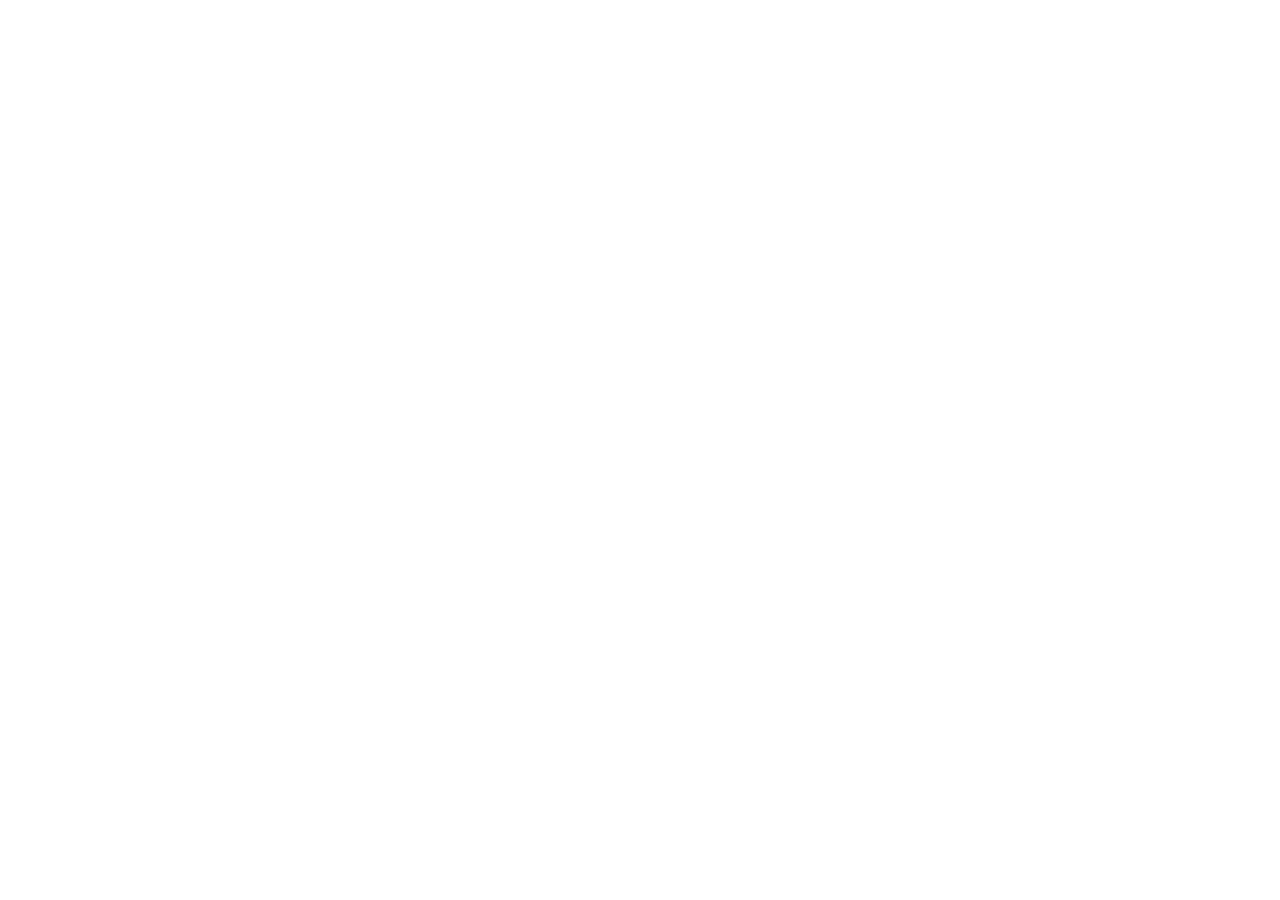
==== frontend-1-practice/index.html @ fb550045 "Initial commit" ====
<!DOCTYPE html>
<html lang="ru">
  <head>
    <meta charset="UTF-8" />
    <meta name="viewport" content="width=device-width, initial-scale=1.0" />
    <title>Выбор даты и времени</title>
    <link rel="stylesheet" href="styles.css" />
  </head>
  <body>
    <!--
      ЗАДАНИЕ
      ========
      Сверстать страницу выбора даты и времени по своему макету.

      Пока это только вёрстка. Никакого JavaScript — ни кликов,
      ни переходов, ни выбора дня. Всё статично.

      Стили пишите в styles.css. Разметку — здесь.
    -->

    <div class="page">
      <!-- Начните отсюда. Разметьте шапку, основную область
           с календарём и слотами, подвал. -->
    </div>
  </body>
</html>
---- frontend-1-practice/styles.css ----
/* Стили страницы.
   Пишите здесь. */

* {
  margin: 0;
  padding: 0;
  box-sizing: border-box;
}

body {
  min-height: 100vh;
  font-family: sans-serif;
}
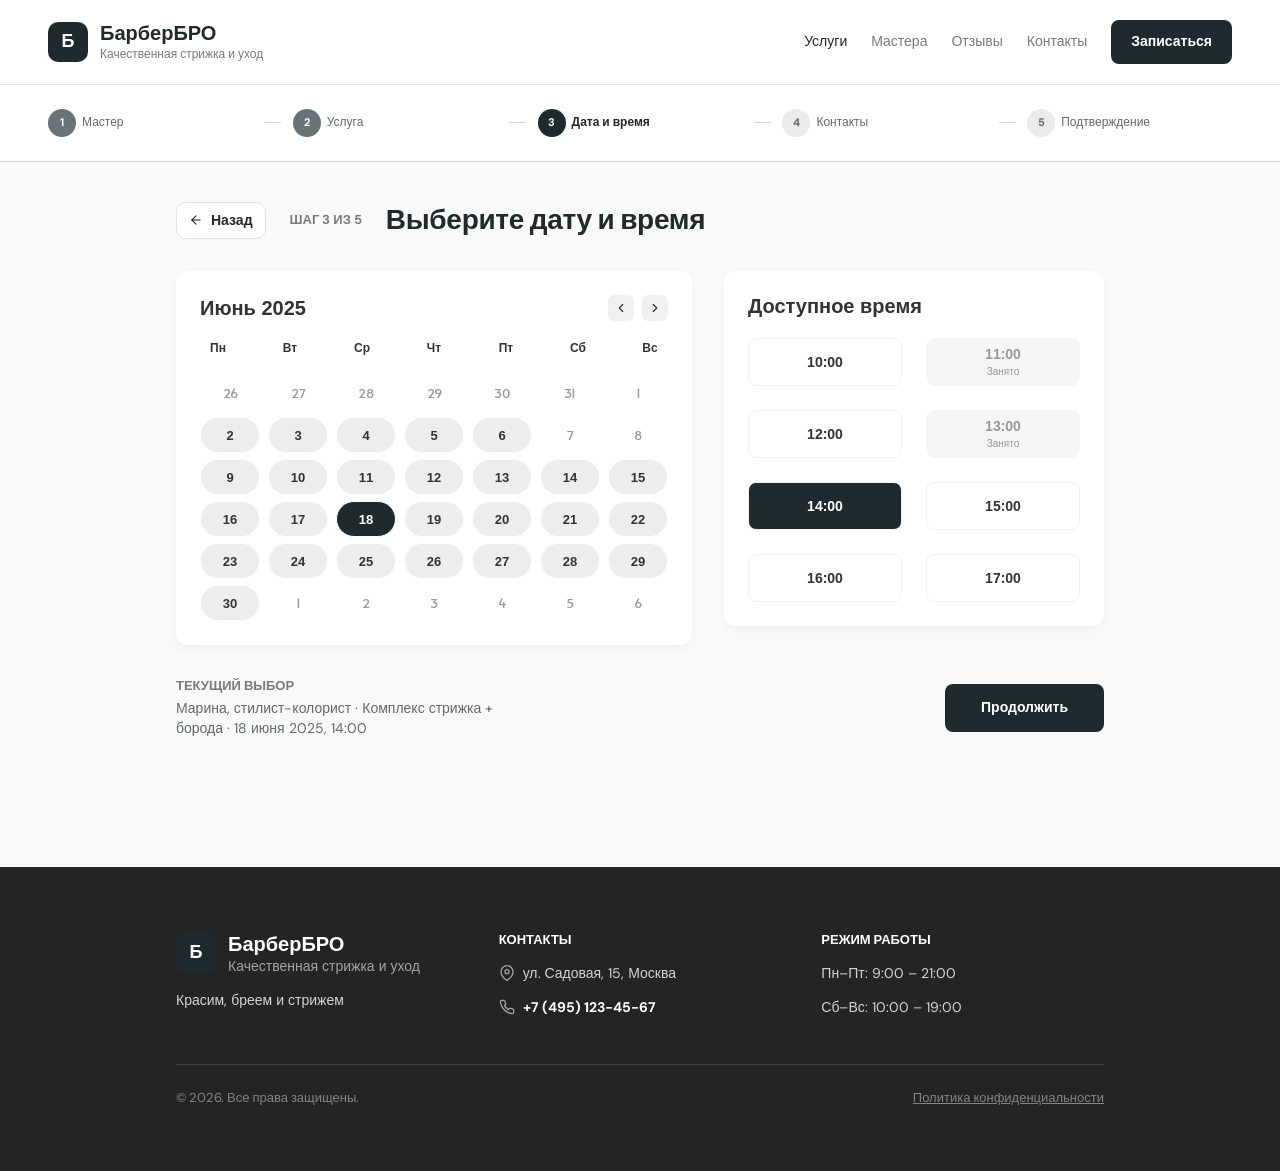
==== commit d0ca604e: "Задание 1. HTML/CSS." ====
--- a/frontend-1-practice/index.html
+++ b/frontend-1-practice/index.html
@@ -1,26 +1,274 @@
 <!DOCTYPE html>
 <html lang="ru">
-  <head>
-    <meta charset="UTF-8" />
-    <meta name="viewport" content="width=device-width, initial-scale=1.0" />
-    <title>Выбор даты и времени</title>
-    <link rel="stylesheet" href="styles.css" />
-  </head>
-  <body>
-    <!--
-      ЗАДАНИЕ
-      ========
-      Сверстать страницу выбора даты и времени по своему макету.
-
-      Пока это только вёрстка. Никакого JavaScript — ни кликов,
-      ни переходов, ни выбора дня. Всё статично.
-
-      Стили пишите в styles.css. Разметку — здесь.
-    -->
-
-    <div class="page">
-      <!-- Начните отсюда. Разметьте шапку, основную область
-           с календарём и слотами, подвал. -->
-    </div>
-  </body>
-</html>+	<head>
+		<meta charset="UTF-8" />
+		<meta name="viewport" content="width=device-width, initial-scale=1.0" />
+		<title>БарберБРО — Запись</title>
+		<link
+			href="https://fonts.googleapis.com/css2?family=DM+Sans:wght@400;500;700&family=Alata&display=swap"
+			rel="stylesheet"
+		/>
+		<link rel="stylesheet" href="styles.css" />
+	</head>
+	<body>
+		<!-- HEADER -->
+		<header class="header">
+			<div class="brand">
+				<div class="logo-mark">Б</div>
+				<div class="brand-text">
+					<h1>БарберБРО</h1>
+					<p>Качественная стрижка и уход</p>
+				</div>
+			</div>
+			<nav class="nav">
+				<a href="#" class="active">Услуги</a>
+				<a href="#">Мастера</a>
+				<a href="#">Отзывы</a>
+				<a href="#">Контакты</a>
+				<button class="btn-book">Записаться</button>
+			</nav>
+		</header>
+
+		<!-- STEPPER -->
+		<div class="stepper">
+			<div class="step">
+				<div class="step-num done">1</div>
+				<div class="step-label">Мастер</div>
+			</div>
+			<div class="step-line"></div>
+			<div class="step">
+				<div class="step-num done">2</div>
+				<div class="step-label">Услуга</div>
+			</div>
+			<div class="step-line"></div>
+			<div class="step">
+				<div class="step-num active">3</div>
+				<div class="step-label active">Дата и время</div>
+			</div>
+			<div class="step-line"></div>
+			<div class="step">
+				<div class="step-num">4</div>
+				<div class="step-label muted">Контакты</div>
+			</div>
+			<div class="step-line"></div>
+			<div class="step">
+				<div class="step-num">5</div>
+				<div class="step-label muted">Подтверждение</div>
+			</div>
+		</div>
+
+		<!-- MAIN -->
+		<main class="main">
+			<div class="page-head">
+				<button class="btn-back">
+					<svg
+						width="14"
+						height="14"
+						viewBox="0 0 24 24"
+						fill="none"
+						stroke="currentColor"
+						stroke-width="2"
+						stroke-linecap="round"
+						stroke-linejoin="round"
+					>
+						<line x1="19" y1="12" x2="5" y2="12" />
+						<polyline points="12 19 5 12 12 5" />
+					</svg>
+					Назад
+				</button>
+				<span class="step-indicator">Шаг 3 из 5</span>
+				<h2>Выберите дату и время</h2>
+			</div>
+
+			<div class="layout">
+				<!-- CALENDAR -->
+				<section class="cal-card">
+					<div class="cal-head">
+						<h3>Июнь 2025</h3>
+						<div class="cal-nav">
+							<button aria-label="Предыдущий месяц">
+								<svg
+									width="14"
+									height="14"
+									viewBox="0 0 24 24"
+									fill="none"
+									stroke="#333"
+									stroke-width="2"
+									stroke-linecap="round"
+									stroke-linejoin="round"
+								>
+									<polyline points="15 18 9 12 15 6" />
+								</svg>
+							</button>
+							<button aria-label="Следующий месяц">
+								<svg
+									width="14"
+									height="14"
+									viewBox="0 0 24 24"
+									fill="none"
+									stroke="#333"
+									stroke-width="2"
+									stroke-linecap="round"
+									stroke-linejoin="round"
+								>
+									<polyline points="9 18 15 12 9 6" />
+								</svg>
+							</button>
+						</div>
+					</div>
+
+					<div class="cal-dow-row">
+						<div class="cal-dow">Пн</div>
+						<div class="cal-dow">Вт</div>
+						<div class="cal-dow">Ср</div>
+						<div class="cal-dow">Чт</div>
+						<div class="cal-dow">Пт</div>
+						<div class="cal-dow">Сб</div>
+						<div class="cal-dow">Вс</div>
+					</div>
+
+					<div class="cal-grid">
+						<div class="cal-day muted">26</div>
+						<div class="cal-day muted">27</div>
+						<div class="cal-day muted">28</div>
+						<div class="cal-day muted">29</div>
+						<div class="cal-day muted">30</div>
+						<div class="cal-day muted">31</div>
+						<div class="cal-day muted">1</div>
+
+						<div class="cal-day">2</div>
+						<div class="cal-day">3</div>
+						<div class="cal-day">4</div>
+						<div class="cal-day">5</div>
+						<div class="cal-day">6</div>
+						<div class="cal-day muted">7</div>
+						<div class="cal-day muted">8</div>
+
+						<div class="cal-day">9</div>
+						<div class="cal-day">10</div>
+						<div class="cal-day">11</div>
+						<div class="cal-day">12</div>
+						<div class="cal-day">13</div>
+						<div class="cal-day">14</div>
+						<div class="cal-day">15</div>
+
+						<div class="cal-day">16</div>
+						<div class="cal-day">17</div>
+						<div class="cal-day selected">18</div>
+						<div class="cal-day">19</div>
+						<div class="cal-day">20</div>
+						<div class="cal-day">21</div>
+						<div class="cal-day">22</div>
+
+						<div class="cal-day">23</div>
+						<div class="cal-day">24</div>
+						<div class="cal-day">25</div>
+						<div class="cal-day">26</div>
+						<div class="cal-day">27</div>
+						<div class="cal-day">28</div>
+						<div class="cal-day">29</div>
+
+						<div class="cal-day">30</div>
+						<div class="cal-day muted">1</div>
+						<div class="cal-day muted">2</div>
+						<div class="cal-day muted">3</div>
+						<div class="cal-day muted">4</div>
+						<div class="cal-day muted">5</div>
+						<div class="cal-day muted">6</div>
+					</div>
+				</section>
+
+				<!-- TIME -->
+				<section class="time-card">
+					<h3>Доступное время</h3>
+					<div class="time-grid">
+						<button class="time-slot">10:00</button>
+						<button class="time-slot busy">11:00<span>Занято</span></button>
+						<button class="time-slot">12:00</button>
+						<button class="time-slot busy">13:00<span>Занято</span></button>
+						<button class="time-slot selected">14:00</button>
+						<button class="time-slot">15:00</button>
+						<button class="time-slot">16:00</button>
+						<button class="time-slot">17:00</button>
+					</div>
+				</section>
+			</div>
+
+			<!-- BOTTOM BAR -->
+			<div class="bottom">
+				<div class="summary">
+					<div class="summary-label">Текущий выбор</div>
+					<div class="summary-text">
+						Марина, стилист-колорист · Комплекс стрижка + борода · 18 июня 2025,
+						14:00
+					</div>
+				</div>
+				<button class="btn-continue">Продолжить</button>
+			</div>
+		</main>
+
+		<!-- FOOTER -->
+		<footer class="footer">
+			<div class="footer-grid">
+				<div class="footer-col brand-col">
+					<div class="brand">
+						<div class="logo-mark">Б</div>
+						<div class="brand-text">
+							<h1>БарберБРО</h1>
+							<p>Качественная стрижка и уход</p>
+						</div>
+					</div>
+					<p class="footer-tag">Красим, бреем и стрижем</p>
+				</div>
+
+				<div class="footer-col">
+					<h4>Контакты</h4>
+					<a href="#" class="footer-link">
+						<svg
+							width="16"
+							height="16"
+							viewBox="0 0 24 24"
+							fill="none"
+							stroke="#A0A5A5"
+							stroke-width="2"
+							stroke-linecap="round"
+							stroke-linejoin="round"
+						>
+							<path d="M21 10c0 7-9 13-9 13s-9-6-9-13a9 9 0 0 1 18 0z" />
+							<circle cx="12" cy="10" r="3" />
+						</svg>
+						ул. Садовая, 15, Москва
+					</a>
+					<a href="tel:+74951234567" class="footer-link phone">
+						<svg
+							width="16"
+							height="16"
+							viewBox="0 0 24 24"
+							fill="none"
+							stroke="#A0A5A5"
+							stroke-width="2"
+							stroke-linecap="round"
+							stroke-linejoin="round"
+						>
+							<path
+								d="M22 16.92v3a2 2 0 0 1-2.18 2 19.79 19.79 0 0 1-8.63-3.07 19.5 19.5 0 0 1-6-6 19.79 19.79 0 0 1-3.07-8.67A2 2 0 0 1 4.11 2h3a2 2 0 0 1 2 1.72 12.84 12.84 0 0 0 .7 2.81 2 2 0 0 1-.45 2.11L8.09 9.91a16 16 0 0 0 6 6l1.27-1.27a2 2 0 0 1 2.11-.45 12.84 12.84 0 0 0 2.81.7A2 2 0 0 1 22 16.92z"
+							/>
+						</svg>
+						+7 (495) 123-45-67
+					</a>
+				</div>
+
+				<div class="footer-col">
+					<h4>Режим работы</h4>
+					<p>Пн–Пт: 9:00 – 21:00</p>
+					<p>Сб–Вс: 10:00 – 19:00</p>
+				</div>
+			</div>
+
+			<div class="footer-bottom">
+				<p>© 2026. Все права защищены.</p>
+				<a href="#">Политика конфиденциальности</a>
+			</div>
+		</footer>
+	</body>
+</html>
--- a/frontend-1-practice/styles.css
+++ b/frontend-1-practice/styles.css
@@ -1,13 +1,517 @@
-/* Стили страницы.
-   Пишите здесь. */
-
 * {
-  margin: 0;
-  padding: 0;
-  box-sizing: border-box;
-}
-
+	box-sizing: border-box;
+	margin: 0;
+	padding: 0;
+}
 body {
-  min-height: 100vh;
-  font-family: sans-serif;
-}
+	font-family: 'DM Sans', sans-serif;
+	background: #f9f9f9;
+	color: #1f2a2e;
+	line-height: 1.4;
+	-webkit-font-smoothing: antialiased;
+}
+a {
+	text-decoration: none;
+	color: inherit;
+}
+button {
+	font: inherit;
+	cursor: pointer;
+	border: none;
+	background: none;
+}
+
+/* HEADER */
+.header {
+	display: flex;
+	justify-content: space-between;
+	align-items: center;
+	padding: 20px 48px;
+	background: #fff;
+	border-bottom: 1px solid #e8e2d9;
+}
+.brand {
+	display: flex;
+	align-items: center;
+	gap: 12px;
+}
+.logo-mark {
+	width: 40px;
+	height: 40px;
+	background: #1f2a2e;
+	border-radius: 10px;
+	display: flex;
+	align-items: center;
+	justify-content: center;
+	color: #fff;
+	font-weight: 700;
+	font-size: 18px;
+	flex-shrink: 0;
+}
+.brand-text h1 {
+	font-size: 20px;
+	font-weight: 700;
+	line-height: 26px;
+}
+.brand-text p {
+	font-size: 12px;
+	font-weight: 500;
+	color: #7a7a7a;
+}
+.nav {
+	display: flex;
+	align-items: center;
+	gap: 24px;
+}
+.nav a {
+	font-size: 14px;
+	font-weight: 500;
+	color: #7a7a7a;
+}
+.nav a.active,
+.nav a:hover {
+	color: #1f2a2e;
+}
+.btn-book {
+	padding: 12px 20px;
+	background: #1f2a2e;
+	color: #fff;
+	font-weight: 700;
+	font-size: 14px;
+	border-radius: 8px;
+}
+.btn-book:hover {
+	background: #2a3136;
+}
+
+/* STEPPER */
+.stepper {
+	display: flex;
+	align-items: center;
+	gap: 12px;
+	padding: 24px 48px;
+	background: #fff;
+	border-bottom: 1px solid #d5d5d5;
+}
+.step {
+	display: flex;
+	align-items: center;
+	gap: 6px;
+	flex: 1;
+}
+.step-num {
+	width: 28px;
+	height: 28px;
+	border-radius: 50%;
+	background: #ebebeb;
+	color: #626a6d;
+	font-weight: 700;
+	font-size: 11px;
+	display: flex;
+	align-items: center;
+	justify-content: center;
+	flex-shrink: 0;
+}
+.step-num.done {
+	background: #687478;
+	color: #fff;
+}
+.step-num.active {
+	background: #1f2a2e;
+	color: #fff;
+}
+.step-label {
+	font-size: 12px;
+	color: #626a6d;
+	flex: 1;
+}
+.step-label.active {
+	color: #1f2a2e;
+	font-weight: 700;
+}
+.step-line {
+	width: 16px;
+	height: 1px;
+	background: #d5d5d5;
+	flex-shrink: 0;
+}
+
+/* MAIN */
+.main {
+	padding: 40px 48px 64px;
+	max-width: 1024px;
+	margin: 0 auto;
+}
+.page-head {
+	display: flex;
+	align-items: center;
+	gap: 24px;
+	margin-bottom: 32px;
+}
+.btn-back {
+	display: inline-flex;
+	align-items: center;
+	gap: 8px;
+	padding: 8px 12px;
+	border: 1px solid #e8e2d9;
+	border-radius: 10px;
+	background: #fff;
+	font-weight: 700;
+	font-size: 14px;
+	color: #1f2a2e;
+}
+.btn-back:hover {
+	background: #fafafa;
+}
+.step-indicator {
+	font-size: 13px;
+	font-weight: 700;
+	color: #7a7a7a;
+	text-transform: uppercase;
+}
+.page-head h2 {
+	font-size: 28px;
+	font-weight: 700;
+	line-height: 36px;
+	letter-spacing: -0.3px;
+}
+
+/* LAYOUT */
+.layout {
+	display: flex;
+	gap: 32px;
+	align-items: flex-start;
+}
+
+/* CALENDAR */
+.cal-card {
+	width: 516px;
+	background: #fff;
+	border-radius: 12px;
+	padding: 24px;
+	box-shadow: 0 4px 12px rgba(0, 0, 0, 0.04);
+	display: flex;
+	flex-direction: column;
+	gap: 20px;
+}
+.cal-head {
+	display: flex;
+	justify-content: space-between;
+	align-items: center;
+	height: 26px;
+}
+.cal-head h3 {
+	font-family: Arial, sans-serif;
+	font-weight: 700;
+	font-size: 20px;
+	line-height: 23px;
+	color: #333;
+}
+.cal-nav {
+	display: flex;
+	gap: 8px;
+}
+.cal-nav button {
+	width: 26px;
+	height: 26px;
+	background: #f0f0f0;
+	border-radius: 6px;
+	display: flex;
+	align-items: center;
+	justify-content: center;
+}
+.cal-nav button:hover {
+	background: #e4e4e4;
+}
+.cal-dow-row {
+	display: flex;
+	justify-content: space-between;
+	width: 468px;
+}
+.cal-dow {
+	width: 36px;
+	text-align: center;
+	font: 700 12px/14px Arial, sans-serif;
+	color: #333;
+}
+.cal-grid {
+	display: grid;
+	grid-template-columns: repeat(7, 60px);
+	grid-auto-rows: 36px;
+	column-gap: 8px;
+	row-gap: 6px;
+	width: 468px;
+}
+.cal-day {
+	display: flex;
+	align-items: center;
+	justify-content: center;
+	border-radius: 18px;
+	border: 1px solid #fff;
+	background: #ededed;
+	font: 700 13px/15px Arial, sans-serif;
+	color: #333;
+	cursor: pointer;
+}
+.cal-day:hover {
+	background: #e2e2e2;
+}
+.cal-day.muted {
+	background: #fff;
+	border-color: #fff;
+	font: 400 13px/15px Alata, Arial, sans-serif;
+	color: #999;
+	cursor: default;
+}
+.cal-day.muted:hover {
+	background: #fff;
+}
+.cal-day.selected,
+.cal-day.selected:hover {
+	background: #1f2a2e;
+	color: #fff;
+}
+
+/* TIME */
+.time-card {
+	width: 380px;
+	background: #fff;
+	border-radius: 12px;
+	padding: 24px;
+	box-shadow: 0 4px 12px rgba(0, 0, 0, 0.04);
+	display: flex;
+	flex-direction: column;
+	gap: 20px;
+}
+.time-card h3 {
+	font-family: Arial, sans-serif;
+	font-weight: 700;
+	font-size: 20px;
+	line-height: 23px;
+	color: #333;
+}
+.time-grid {
+	display: grid;
+	grid-template-columns: 1fr 1fr;
+	gap: 24px 24px;
+	width: 332px;
+}
+.time-slot {
+	height: 48px;
+	border-radius: 8px;
+	border: 1px solid #f0f1f0;
+	background: #fff;
+	font: 700 14px/16px Arial, sans-serif;
+	color: #333;
+	display: flex;
+	flex-direction: column;
+	align-items: center;
+	justify-content: center;
+	gap: 2px;
+}
+.time-slot:hover:not(.busy) {
+	border-color: #1f2a2e;
+}
+.time-slot.selected {
+	background: #1f2a2e;
+	border-color: #f0f1f0;
+	color: #fff;
+}
+.time-slot.busy {
+	background: #f5f5f3;
+	border-color: #f5f5f3;
+	color: #999;
+	cursor: not-allowed;
+}
+.time-slot span {
+	font: 400 10px/14px Alata, Arial, sans-serif;
+	color: #999;
+}
+
+/* BOTTOM BAR */
+.bottom {
+	display: flex;
+	justify-content: space-between;
+	align-items: center;
+	gap: 24px;
+	margin-top: 32px;
+	flex-wrap: wrap;
+}
+.summary {
+	max-width: 320px;
+}
+.summary-label {
+	font-size: 13px;
+	font-weight: 700;
+	color: #7a7a7a;
+	text-transform: uppercase;
+	margin-bottom: 4px;
+}
+.summary-text {
+	font-size: 14px;
+	line-height: 140%;
+	color: #5f6b6e;
+}
+.btn-continue {
+	padding: 14px 36px;
+	background: #1f2a2e;
+	color: #fff;
+	border-radius: 8px;
+	font-weight: 700;
+	font-size: 14px;
+}
+.btn-continue:hover {
+	background: #2a3136;
+}
+
+/* FOOTER */
+.footer {
+	background: #242424;
+	padding: 64px 48px;
+	color: #fff;
+	margin-top: 64px;
+}
+.footer-grid {
+	display: flex;
+	gap: 40px;
+	align-items: flex-start;
+	max-width: 928px;
+	margin: 0 auto;
+	padding-bottom: 48px;
+}
+.footer-col {
+	flex: 1;
+	display: flex;
+	flex-direction: column;
+	gap: 16px;
+}
+.footer-col.brand-col .brand-text h1 {
+	color: #fff;
+}
+.footer-col.brand-col .brand-text p {
+	color: #a0a5a5;
+}
+.footer-tag {
+	font-size: 14px;
+	line-height: 150%;
+	color: #a0a5a5;
+}
+.footer-col h4 {
+	font-size: 13px;
+	font-weight: 700;
+	text-transform: uppercase;
+	color: #fff;
+	line-height: 17px;
+}
+.footer-link {
+	display: flex;
+	align-items: center;
+	gap: 8px;
+	font-size: 14px;
+	line-height: 18px;
+	color: #d0d5d5;
+}
+.footer-link.phone {
+	color: #fff;
+	font-weight: 700;
+}
+.footer-col p {
+	font-size: 14px;
+	color: #d0d5d5;
+	line-height: 18px;
+}
+.footer-bottom {
+	max-width: 928px;
+	margin: 0 auto;
+	display: flex;
+	justify-content: space-between;
+	align-items: center;
+	padding-top: 24px;
+	border-top: 1px solid #3d4243;
+}
+.footer-bottom p,
+.footer-bottom a {
+	font-size: 13px;
+	color: #808585;
+}
+.footer-bottom a {
+	text-decoration: underline;
+}
+.footer-bottom a:hover {
+	color: #fff;
+}
+
+/* RESPONSIVE */
+@media (max-width: 1100px) {
+	.header,
+	.stepper,
+	.main {
+		padding-left: 24px;
+		padding-right: 24px;
+	}
+	.nav a {
+		display: none;
+	}
+	.stepper {
+		overflow-x: auto;
+	}
+	.step-label {
+		white-space: nowrap;
+	}
+	.layout {
+		flex-direction: column;
+		align-items: stretch;
+	}
+	.cal-card,
+	.time-card {
+		width: 100%;
+		max-width: 516px;
+	}
+	.footer {
+		padding: 48px 24px;
+	}
+	.footer-grid {
+		flex-direction: column;
+	}
+}
+
+@media (max-width: 640px) {
+	.page-head {
+		flex-wrap: wrap;
+		gap: 12px;
+	}
+	.page-head h2 {
+		font-size: 22px;
+		line-height: 28px;
+		width: 100%;
+	}
+	.main {
+		padding: 24px 16px 40px;
+	}
+	.cal-card,
+	.time-card {
+		padding: 16px;
+		overflow-x: auto;
+	}
+	.cal-dow-row,
+	.cal-grid {
+		width: max-content;
+	}
+	.time-grid {
+		width: 100%;
+		gap: 12px;
+	}
+	.bottom {
+		flex-direction: column;
+		align-items: stretch;
+	}
+	.summary {
+		max-width: none;
+	}
+	.btn-continue {
+		width: 100%;
+	}
+	.brand-text p {
+		display: none;
+	}
+}
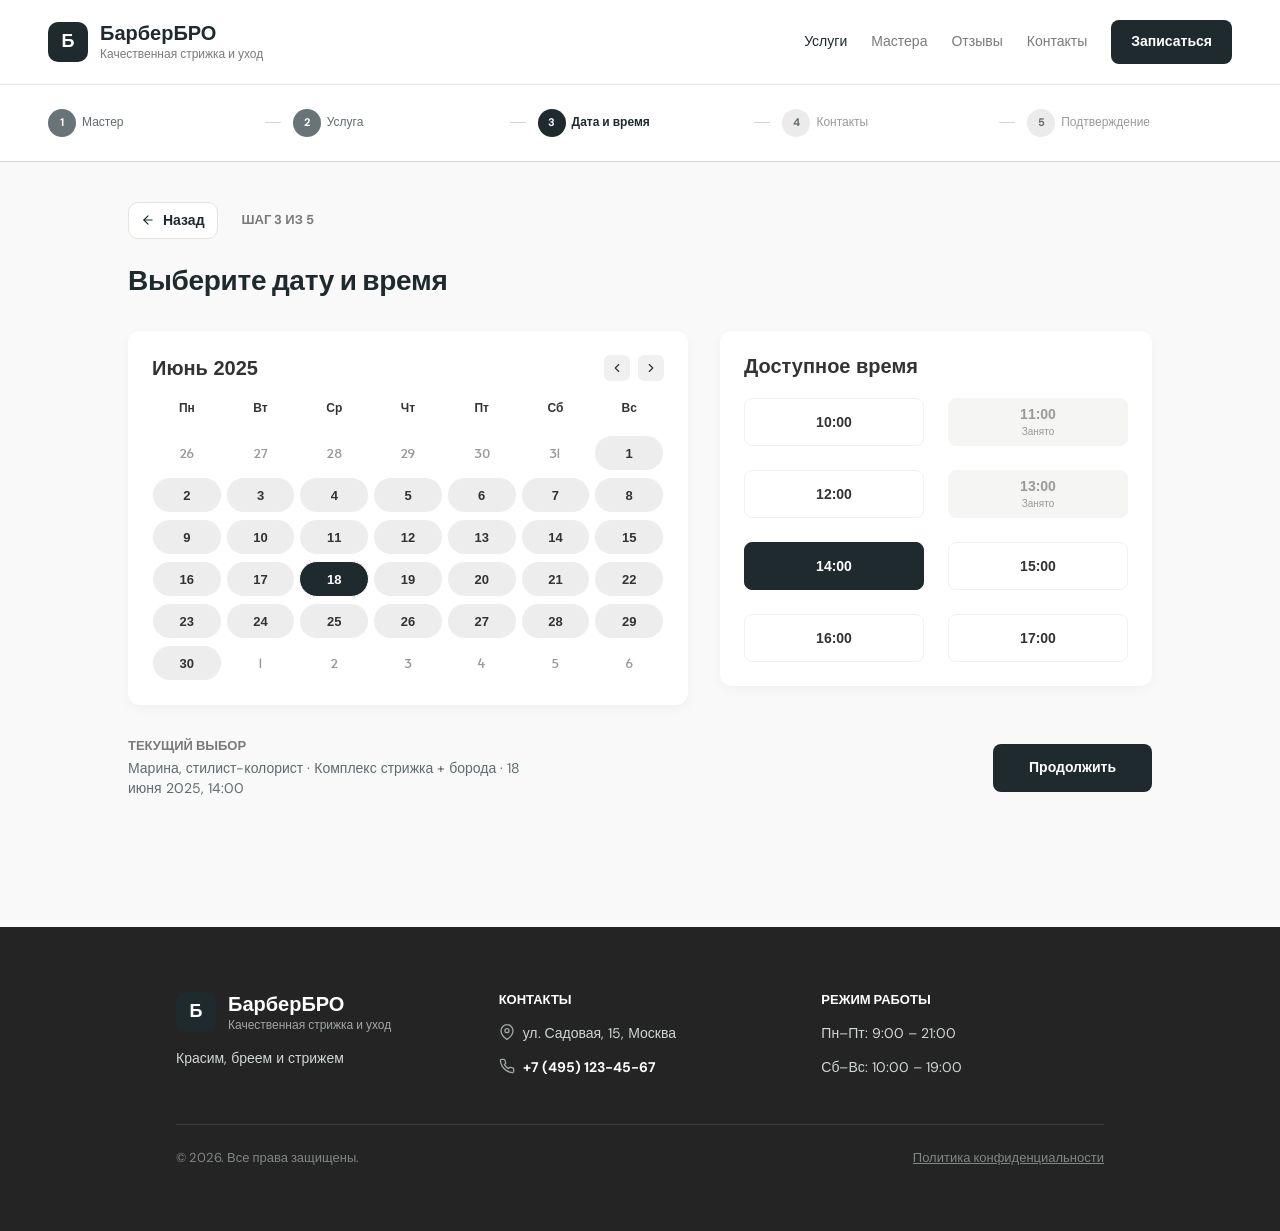
==== commit 59042c07: "Исправление ошибок" ====
--- a/frontend-1-practice/index.html
+++ b/frontend-1-practice/index.html
@@ -1,274 +1,310 @@
+
 <!DOCTYPE html>
 <html lang="ru">
-	<head>
-		<meta charset="UTF-8" />
-		<meta name="viewport" content="width=device-width, initial-scale=1.0" />
-		<title>БарберБРО — Запись</title>
-		<link
-			href="https://fonts.googleapis.com/css2?family=DM+Sans:wght@400;500;700&family=Alata&display=swap"
-			rel="stylesheet"
-		/>
-		<link rel="stylesheet" href="styles.css" />
-	</head>
-	<body>
-		<!-- HEADER -->
-		<header class="header">
-			<div class="brand">
-				<div class="logo-mark">Б</div>
-				<div class="brand-text">
-					<h1>БарберБРО</h1>
-					<p>Качественная стрижка и уход</p>
-				</div>
-			</div>
-			<nav class="nav">
-				<a href="#" class="active">Услуги</a>
-				<a href="#">Мастера</a>
-				<a href="#">Отзывы</a>
-				<a href="#">Контакты</a>
-				<button class="btn-book">Записаться</button>
-			</nav>
-		</header>
-
-		<!-- STEPPER -->
-		<div class="stepper">
-			<div class="step">
-				<div class="step-num done">1</div>
-				<div class="step-label">Мастер</div>
-			</div>
-			<div class="step-line"></div>
-			<div class="step">
-				<div class="step-num done">2</div>
-				<div class="step-label">Услуга</div>
-			</div>
-			<div class="step-line"></div>
-			<div class="step">
-				<div class="step-num active">3</div>
-				<div class="step-label active">Дата и время</div>
-			</div>
-			<div class="step-line"></div>
-			<div class="step">
-				<div class="step-num">4</div>
-				<div class="step-label muted">Контакты</div>
-			</div>
-			<div class="step-line"></div>
-			<div class="step">
-				<div class="step-num">5</div>
-				<div class="step-label muted">Подтверждение</div>
-			</div>
-		</div>
-
-		<!-- MAIN -->
-		<main class="main">
-			<div class="page-head">
-				<button class="btn-back">
-					<svg
-						width="14"
-						height="14"
-						viewBox="0 0 24 24"
-						fill="none"
-						stroke="currentColor"
-						stroke-width="2"
-						stroke-linecap="round"
-						stroke-linejoin="round"
-					>
-						<line x1="19" y1="12" x2="5" y2="12" />
-						<polyline points="12 19 5 12 12 5" />
-					</svg>
-					Назад
-				</button>
-				<span class="step-indicator">Шаг 3 из 5</span>
-				<h2>Выберите дату и время</h2>
-			</div>
-
-			<div class="layout">
-				<!-- CALENDAR -->
-				<section class="cal-card">
-					<div class="cal-head">
-						<h3>Июнь 2025</h3>
-						<div class="cal-nav">
-							<button aria-label="Предыдущий месяц">
-								<svg
-									width="14"
-									height="14"
-									viewBox="0 0 24 24"
-									fill="none"
-									stroke="#333"
-									stroke-width="2"
-									stroke-linecap="round"
-									stroke-linejoin="round"
-								>
-									<polyline points="15 18 9 12 15 6" />
-								</svg>
-							</button>
-							<button aria-label="Следующий месяц">
-								<svg
-									width="14"
-									height="14"
-									viewBox="0 0 24 24"
-									fill="none"
-									stroke="#333"
-									stroke-width="2"
-									stroke-linecap="round"
-									stroke-linejoin="round"
-								>
-									<polyline points="9 18 15 12 9 6" />
-								</svg>
-							</button>
-						</div>
-					</div>
-
-					<div class="cal-dow-row">
-						<div class="cal-dow">Пн</div>
-						<div class="cal-dow">Вт</div>
-						<div class="cal-dow">Ср</div>
-						<div class="cal-dow">Чт</div>
-						<div class="cal-dow">Пт</div>
-						<div class="cal-dow">Сб</div>
-						<div class="cal-dow">Вс</div>
-					</div>
-
-					<div class="cal-grid">
-						<div class="cal-day muted">26</div>
-						<div class="cal-day muted">27</div>
-						<div class="cal-day muted">28</div>
-						<div class="cal-day muted">29</div>
-						<div class="cal-day muted">30</div>
-						<div class="cal-day muted">31</div>
-						<div class="cal-day muted">1</div>
-
-						<div class="cal-day">2</div>
-						<div class="cal-day">3</div>
-						<div class="cal-day">4</div>
-						<div class="cal-day">5</div>
-						<div class="cal-day">6</div>
-						<div class="cal-day muted">7</div>
-						<div class="cal-day muted">8</div>
-
-						<div class="cal-day">9</div>
-						<div class="cal-day">10</div>
-						<div class="cal-day">11</div>
-						<div class="cal-day">12</div>
-						<div class="cal-day">13</div>
-						<div class="cal-day">14</div>
-						<div class="cal-day">15</div>
-
-						<div class="cal-day">16</div>
-						<div class="cal-day">17</div>
-						<div class="cal-day selected">18</div>
-						<div class="cal-day">19</div>
-						<div class="cal-day">20</div>
-						<div class="cal-day">21</div>
-						<div class="cal-day">22</div>
-
-						<div class="cal-day">23</div>
-						<div class="cal-day">24</div>
-						<div class="cal-day">25</div>
-						<div class="cal-day">26</div>
-						<div class="cal-day">27</div>
-						<div class="cal-day">28</div>
-						<div class="cal-day">29</div>
-
-						<div class="cal-day">30</div>
-						<div class="cal-day muted">1</div>
-						<div class="cal-day muted">2</div>
-						<div class="cal-day muted">3</div>
-						<div class="cal-day muted">4</div>
-						<div class="cal-day muted">5</div>
-						<div class="cal-day muted">6</div>
-					</div>
-				</section>
-
-				<!-- TIME -->
-				<section class="time-card">
-					<h3>Доступное время</h3>
-					<div class="time-grid">
-						<button class="time-slot">10:00</button>
-						<button class="time-slot busy">11:00<span>Занято</span></button>
-						<button class="time-slot">12:00</button>
-						<button class="time-slot busy">13:00<span>Занято</span></button>
-						<button class="time-slot selected">14:00</button>
-						<button class="time-slot">15:00</button>
-						<button class="time-slot">16:00</button>
-						<button class="time-slot">17:00</button>
-					</div>
-				</section>
-			</div>
-
-			<!-- BOTTOM BAR -->
-			<div class="bottom">
-				<div class="summary">
-					<div class="summary-label">Текущий выбор</div>
-					<div class="summary-text">
-						Марина, стилист-колорист · Комплекс стрижка + борода · 18 июня 2025,
-						14:00
-					</div>
-				</div>
-				<button class="btn-continue">Продолжить</button>
-			</div>
-		</main>
-
-		<!-- FOOTER -->
-		<footer class="footer">
-			<div class="footer-grid">
-				<div class="footer-col brand-col">
-					<div class="brand">
-						<div class="logo-mark">Б</div>
-						<div class="brand-text">
-							<h1>БарберБРО</h1>
-							<p>Качественная стрижка и уход</p>
-						</div>
-					</div>
-					<p class="footer-tag">Красим, бреем и стрижем</p>
-				</div>
-
-				<div class="footer-col">
-					<h4>Контакты</h4>
-					<a href="#" class="footer-link">
-						<svg
-							width="16"
-							height="16"
-							viewBox="0 0 24 24"
-							fill="none"
-							stroke="#A0A5A5"
-							stroke-width="2"
-							stroke-linecap="round"
-							stroke-linejoin="round"
-						>
-							<path d="M21 10c0 7-9 13-9 13s-9-6-9-13a9 9 0 0 1 18 0z" />
-							<circle cx="12" cy="10" r="3" />
-						</svg>
-						ул. Садовая, 15, Москва
-					</a>
-					<a href="tel:+74951234567" class="footer-link phone">
-						<svg
-							width="16"
-							height="16"
-							viewBox="0 0 24 24"
-							fill="none"
-							stroke="#A0A5A5"
-							stroke-width="2"
-							stroke-linecap="round"
-							stroke-linejoin="round"
-						>
-							<path
-								d="M22 16.92v3a2 2 0 0 1-2.18 2 19.79 19.79 0 0 1-8.63-3.07 19.5 19.5 0 0 1-6-6 19.79 19.79 0 0 1-3.07-8.67A2 2 0 0 1 4.11 2h3a2 2 0 0 1 2 1.72 12.84 12.84 0 0 0 .7 2.81 2 2 0 0 1-.45 2.11L8.09 9.91a16 16 0 0 0 6 6l1.27-1.27a2 2 0 0 1 2.11-.45 12.84 12.84 0 0 0 2.81.7A2 2 0 0 1 22 16.92z"
-							/>
-						</svg>
-						+7 (495) 123-45-67
-					</a>
-				</div>
-
-				<div class="footer-col">
-					<h4>Режим работы</h4>
-					<p>Пн–Пт: 9:00 – 21:00</p>
-					<p>Сб–Вс: 10:00 – 19:00</p>
-				</div>
-			</div>
-
-			<div class="footer-bottom">
-				<p>© 2026. Все права защищены.</p>
-				<a href="#">Политика конфиденциальности</a>
-			</div>
-		</footer>
-	</body>
+<head>
+    <meta charset="UTF-8" />
+    <meta name="viewport" content="width=device-width, initial-scale=1.0" />
+    <title>БарберБРО — Запись</title>
+
+    <link
+        href="https://fonts.googleapis.com/css2?family=DM+Sans:wght@400;500;700&family=Alata&display=swap"
+        rel="stylesheet"
+    />
+    <link rel="stylesheet" href="styles.css" />
+</head>
+<body>
+    <!-- HEADER -->
+    <header class="header">
+        <div class="brand">
+            <div class="logo-mark">Б</div>
+            <div class="brand-text">
+                <h1>БарберБРО</h1>
+                <p>Качественная стрижка и уход</p>
+            </div>
+        </div>
+
+        <nav class="nav">
+            <a href="#" class="active">Услуги</a>
+            <a href="#">Мастера</a>
+            <a href="#">Отзывы</a>
+            <a href="#">Контакты</a>
+            <button class="btn-book" type="button">Записаться</button>
+        </nav>
+    </header>
+
+    <!-- STEPPER -->
+    <div class="stepper">
+        <div class="step">
+            <div class="step-num done">1</div>
+            <div class="step-label">Мастер</div>
+        </div>
+
+        <div class="step-line"></div>
+
+        <div class="step">
+            <div class="step-num done">2</div>
+            <div class="step-label">Услуга</div>
+        </div>
+
+        <div class="step-line"></div>
+
+        <div class="step">
+            <div class="step-num active">3</div>
+            <div class="step-label active">Дата и время</div>
+        </div>
+
+        <div class="step-line"></div>
+
+        <div class="step">
+            <div class="step-num">4</div>
+            <div class="step-label muted">Контакты</div>
+        </div>
+
+        <div class="step-line"></div>
+
+        <div class="step">
+            <div class="step-num">5</div>
+            <div class="step-label muted">Подтверждение</div>
+        </div>
+    </div>
+
+    <!-- MAIN -->
+    <main class="main">
+        <div class="page-head">
+            <button class="btn-back" type="button">
+                <svg
+                    width="14"
+                    height="14"
+                    viewBox="0 0 24 24"
+                    fill="none"
+                    stroke="currentColor"
+                    stroke-width="2"
+                    stroke-linecap="round"
+                    stroke-linejoin="round"
+                    aria-hidden="true"
+                >
+                    <line x1="19" y1="12" x2="5" y2="12" />
+                    <polyline points="12 19 5 12 12 5" />
+                </svg>
+                Назад
+            </button>
+
+            <span class="step-indicator">Шаг 3 из 5</span>
+            <h2>Выберите дату и время</h2>
+        </div>
+
+        <div class="layout">
+            <!-- CALENDAR -->
+            <section class="cal-card" aria-label="Календарь записи">
+                <div class="cal-head">
+                    <h3>Июнь 2025</h3>
+
+                    <div class="cal-nav">
+                        <button type="button" aria-label="Предыдущий месяц">
+                            <svg
+                                width="14"
+                                height="14"
+                                viewBox="0 0 24 24"
+                                fill="none"
+                                stroke="#333"
+                                stroke-width="2"
+                                stroke-linecap="round"
+                                stroke-linejoin="round"
+                                aria-hidden="true"
+                            >
+                                <polyline points="15 18 9 12 15 6" />
+                            </svg>
+                        </button>
+
+                        <button type="button" aria-label="Следующий месяц">
+                            <svg
+                                width="14"
+                                height="14"
+                                viewBox="0 0 24 24"
+                                fill="none"
+                                stroke="#333"
+                                stroke-width="2"
+                                stroke-linecap="round"
+                                stroke-linejoin="round"
+                                aria-hidden="true"
+                            >
+                                <polyline points="9 18 15 12 9 6" />
+                            </svg>
+                        </button>
+                    </div>
+                </div>
+
+                <div class="cal-dow-row" aria-hidden="true">
+                    <div class="cal-dow">Пн</div>
+                    <div class="cal-dow">Вт</div>
+                    <div class="cal-dow">Ср</div>
+                    <div class="cal-dow">Чт</div>
+                    <div class="cal-dow">Пт</div>
+                    <div class="cal-dow">Сб</div>
+                    <div class="cal-dow">Вс</div>
+                </div>
+
+                <div class="cal-grid">
+                    <!-- Май -->
+                    <div class="cal-day muted">26</div>
+                    <div class="cal-day muted">27</div>
+                    <div class="cal-day muted">28</div>
+                    <div class="cal-day muted">29</div>
+                    <div class="cal-day muted">30</div>
+                    <div class="cal-day muted">31</div>
+
+                    <!-- Июнь -->
+                    <button class="cal-day" type="button">1</button>
+                    <button class="cal-day" type="button">2</button>
+                    <button class="cal-day" type="button">3</button>
+                    <button class="cal-day" type="button">4</button>
+                    <button class="cal-day" type="button">5</button>
+                    <button class="cal-day" type="button">6</button>
+                    <button class="cal-day" type="button">7</button>
+                    <button class="cal-day" type="button">8</button>
+                    <button class="cal-day" type="button">9</button>
+                    <button class="cal-day" type="button">10</button>
+                    <button class="cal-day" type="button">11</button>
+                    <button class="cal-day" type="button">12</button>
+                    <button class="cal-day" type="button">13</button>
+                    <button class="cal-day" type="button">14</button>
+                    <button class="cal-day" type="button">15</button>
+                    <button class="cal-day" type="button">16</button>
+                    <button class="cal-day" type="button">17</button>
+                    <button class="cal-day selected" type="button" aria-pressed="true">18</button>
+                    <button class="cal-day" type="button">19</button>
+                    <button class="cal-day" type="button">20</button>
+                    <button class="cal-day" type="button">21</button>
+                    <button class="cal-day" type="button">22</button>
+                    <button class="cal-day" type="button">23</button>
+                    <button class="cal-day" type="button">24</button>
+                    <button class="cal-day" type="button">25</button>
+                    <button class="cal-day" type="button">26</button>
+                    <button class="cal-day" type="button">27</button>
+                    <button class="cal-day" type="button">28</button>
+                    <button class="cal-day" type="button">29</button>
+                    <button class="cal-day" type="button">30</button>
+
+                    <!-- Июль -->
+                    <div class="cal-day muted">1</div>
+                    <div class="cal-day muted">2</div>
+                    <div class="cal-day muted">3</div>
+                    <div class="cal-day muted">4</div>
+                    <div class="cal-day muted">5</div>
+                    <div class="cal-day muted">6</div>
+                </div>
+            </section>
+
+            <!-- TIME -->
+            <section class="time-card" aria-label="Выбор времени">
+                <h3>Доступное время</h3>
+
+                <div class="time-grid">
+                    <button class="time-slot" type="button">10:00</button>
+
+                    <button class="time-slot busy" type="button" disabled>
+                        11:00
+                        <span>Занято</span>
+                    </button>
+
+                    <button class="time-slot" type="button">12:00</button>
+
+                    <button class="time-slot busy" type="button" disabled>
+                        13:00
+                        <span>Занято</span>
+                    </button>
+
+                    <button class="time-slot selected" type="button" aria-pressed="true">
+                        14:00
+                    </button>
+
+                    <button class="time-slot" type="button">15:00</button>
+                    <button class="time-slot" type="button">16:00</button>
+                    <button class="time-slot" type="button">17:00</button>
+                </div>
+            </section>
+        </div>
+
+        <!-- BOTTOM BAR -->
+        <div class="bottom">
+            <div class="summary">
+                <div class="summary-label">Текущий выбор</div>
+                <div class="summary-text">
+                    Марина, стилист-колорист · Комплекс стрижка + борода ·
+                    18 июня 2025, 14:00
+                </div>
+            </div>
+
+            <button class="btn-continue" type="button">Продолжить</button>
+        </div>
+    </main>
+
+    <!-- FOOTER -->
+    <footer class="footer">
+        <div class="footer-grid">
+            <div class="footer-col brand-col">
+                <div class="brand">
+                    <div class="logo-mark">Б</div>
+
+                    <div class="brand-text">
+                        <div class="brand-name">БарберБРО</div>
+                        <p>Качественная стрижка и уход</p>
+                    </div>
+                </div>
+
+                <p class="footer-tag">Красим, бреем и стрижем</p>
+            </div>
+
+            <div class="footer-col">
+                <h4>Контакты</h4>
+
+                <a href="#" class="footer-link">
+                    <svg
+                        width="16"
+                        height="16"
+                        viewBox="0 0 24 24"
+                        fill="none"
+                        stroke="#A0A5A5"
+                        stroke-width="2"
+                        stroke-linecap="round"
+                        stroke-linejoin="round"
+                        aria-hidden="true"
+                    >
+                        <path d="M21 10c0 7-9 13-9 13s-9-6-9-13a9 9 0 0 1 18 0z" />
+                        <circle cx="12" cy="10" r="3" />
+                    </svg>
+                    ул. Садовая, 15, Москва
+                </a>
+
+                <a href="tel:+74951234567" class="footer-link phone">
+                    <svg
+                        width="16"
+                        height="16"
+                        viewBox="0 0 24 24"
+                        fill="none"
+                        stroke="#A0A5A5"
+                        stroke-width="2"
+                        stroke-linecap="round"
+                        stroke-linejoin="round"
+                        aria-hidden="true"
+                    >
+                        <path d="M22 16.92v3a2 2 0 0 1-2.18 2 19.79 19.79 0 0 1-8.63-3.07 19.5 19.5 0 0 1-6-6 19.79 19.79 0 0 1-3.07-8.67A2 2 0 0 1 4.11 2h3a2 2 0 0 1 2 1.72 12.84 12.84 0 0 0 .7 2.81 2 2 0 0 1-.45 2.11L8.09 9.91a16 16 0 0 0 6 6l1.27-1.27a2 2 0 0 1 2.11-.45 12.84 12.84 0 0 0 2.81.7A2 2 0 0 1 22 16.92z" />
+                    </svg>
+                    +7 (495) 123-45-67
+                </a>
+            </div>
+
+            <div class="footer-col">
+                <h4>Режим работы</h4>
+                <p>Пн–Пт: 9:00 – 21:00</p>
+                <p>Сб–Вс: 10:00 – 19:00</p>
+            </div>
+        </div>
+
+        <div class="footer-bottom">
+            <p>© 2026. Все права защищены.</p>
+            <a href="#">Политика конфиденциальности</a>
+        </div>
+    </footer>
+</body>
 </html>
--- a/frontend-1-practice/styles.css
+++ b/frontend-1-practice/styles.css
@@ -1,517 +1,790 @@
+
+/* RESET */
 * {
-	box-sizing: border-box;
-	margin: 0;
-	padding: 0;
-}
+    box-sizing: border-box;
+    margin: 0;
+    padding: 0;
+}
+
 body {
-	font-family: 'DM Sans', sans-serif;
-	background: #f9f9f9;
-	color: #1f2a2e;
-	line-height: 1.4;
-	-webkit-font-smoothing: antialiased;
-}
+    font-family: 'DM Sans', sans-serif;
+    background: #f9f9f9;
+    color: #1f2a2e;
+    line-height: 1.4;
+    -webkit-font-smoothing: antialiased;
+}
+
 a {
-	text-decoration: none;
-	color: inherit;
-}
+    text-decoration: none;
+    color: inherit;
+}
+
 button {
-	font: inherit;
-	cursor: pointer;
-	border: none;
-	background: none;
+    font: inherit;
+    cursor: pointer;
+    border: none;
+    background: none;
+}
+
+button:focus-visible,
+a:focus-visible {
+    outline: 2px solid #687478;
+    outline-offset: 3px;
 }
 
 /* HEADER */
 .header {
-	display: flex;
-	justify-content: space-between;
-	align-items: center;
-	padding: 20px 48px;
-	background: #fff;
-	border-bottom: 1px solid #e8e2d9;
-}
+    display: flex;
+    justify-content: space-between;
+    align-items: center;
+    gap: 24px;
+    padding: 20px 48px;
+    background: #fff;
+    border-bottom: 1px solid #e8e2d9;
+}
+
 .brand {
-	display: flex;
-	align-items: center;
-	gap: 12px;
-}
+    display: flex;
+    align-items: center;
+    gap: 12px;
+    min-width: 0;
+}
+
 .logo-mark {
-	width: 40px;
-	height: 40px;
-	background: #1f2a2e;
-	border-radius: 10px;
-	display: flex;
-	align-items: center;
-	justify-content: center;
-	color: #fff;
-	font-weight: 700;
-	font-size: 18px;
-	flex-shrink: 0;
-}
-.brand-text h1 {
-	font-size: 20px;
-	font-weight: 700;
-	line-height: 26px;
-}
+    width: 40px;
+    height: 40px;
+    background: #1f2a2e;
+    border-radius: 10px;
+    display: flex;
+    align-items: center;
+    justify-content: center;
+    color: #fff;
+    font-weight: 700;
+    font-size: 18px;
+    flex-shrink: 0;
+}
+
+.brand-text h1,
+.brand-name {
+    font-size: 20px;
+    font-weight: 700;
+    line-height: 26px;
+}
+
 .brand-text p {
-	font-size: 12px;
-	font-weight: 500;
-	color: #7a7a7a;
-}
+    font-size: 12px;
+    font-weight: 500;
+    color: #7a7a7a;
+}
+
 .nav {
-	display: flex;
-	align-items: center;
-	gap: 24px;
-}
+    display: flex;
+    align-items: center;
+    gap: 24px;
+}
+
 .nav a {
-	font-size: 14px;
-	font-weight: 500;
-	color: #7a7a7a;
-}
+    font-size: 14px;
+    font-weight: 500;
+    color: #7a7a7a;
+}
+
 .nav a.active,
 .nav a:hover {
-	color: #1f2a2e;
-}
+    color: #1f2a2e;
+}
+
 .btn-book {
-	padding: 12px 20px;
-	background: #1f2a2e;
-	color: #fff;
-	font-weight: 700;
-	font-size: 14px;
-	border-radius: 8px;
-}
-.btn-book:hover {
-	background: #2a3136;
+    padding: 12px 20px;
+    background: #1f2a2e;
+    color: #fff;
+    font-weight: 700;
+    font-size: 14px;
+    border-radius: 8px;
+    flex-shrink: 0;
+}
+
+.btn-book:hover,
+.btn-continue:hover {
+    background: #2a3136;
 }
 
 /* STEPPER */
 .stepper {
-	display: flex;
-	align-items: center;
-	gap: 12px;
-	padding: 24px 48px;
-	background: #fff;
-	border-bottom: 1px solid #d5d5d5;
-}
+    display: flex;
+    align-items: center;
+    gap: 12px;
+    padding: 24px 48px;
+    background: #fff;
+    border-bottom: 1px solid #d5d5d5;
+}
+
 .step {
-	display: flex;
-	align-items: center;
-	gap: 6px;
-	flex: 1;
-}
+    display: flex;
+    align-items: center;
+    gap: 6px;
+    flex: 1;
+    min-width: 0;
+}
+
 .step-num {
-	width: 28px;
-	height: 28px;
-	border-radius: 50%;
-	background: #ebebeb;
-	color: #626a6d;
-	font-weight: 700;
-	font-size: 11px;
-	display: flex;
-	align-items: center;
-	justify-content: center;
-	flex-shrink: 0;
-}
+    width: 28px;
+    height: 28px;
+    border-radius: 50%;
+    background: #ebebeb;
+    color: #626a6d;
+    font-weight: 700;
+    font-size: 11px;
+    display: flex;
+    align-items: center;
+    justify-content: center;
+    flex-shrink: 0;
+}
+
 .step-num.done {
-	background: #687478;
-	color: #fff;
-}
+    background: #687478;
+    color: #fff;
+}
+
 .step-num.active {
-	background: #1f2a2e;
-	color: #fff;
-}
+    background: #1f2a2e;
+    color: #fff;
+}
+
 .step-label {
-	font-size: 12px;
-	color: #626a6d;
-	flex: 1;
-}
+    font-size: 12px;
+    color: #626a6d;
+    flex: 1;
+    min-width: 0;
+}
+
 .step-label.active {
-	color: #1f2a2e;
-	font-weight: 700;
-}
+    color: #1f2a2e;
+    font-weight: 700;
+}
+
+.step-label.muted {
+    color: #999;
+}
+
 .step-line {
-	width: 16px;
-	height: 1px;
-	background: #d5d5d5;
-	flex-shrink: 0;
+    width: 16px;
+    height: 1px;
+    background: #d5d5d5;
+    flex-shrink: 0;
 }
 
 /* MAIN */
 .main {
-	padding: 40px 48px 64px;
-	max-width: 1024px;
-	margin: 0 auto;
-}
+    width: 100%;
+    max-width: 1120px;
+    padding: 40px 48px 64px;
+    margin: 0 auto;
+}
+
 .page-head {
-	display: flex;
-	align-items: center;
-	gap: 24px;
-	margin-bottom: 32px;
-}
+    display: flex;
+    align-items: center;
+    flex-wrap: wrap;
+    gap: 24px;
+    margin-bottom: 32px;
+}
+
 .btn-back {
-	display: inline-flex;
-	align-items: center;
-	gap: 8px;
-	padding: 8px 12px;
-	border: 1px solid #e8e2d9;
-	border-radius: 10px;
-	background: #fff;
-	font-weight: 700;
-	font-size: 14px;
-	color: #1f2a2e;
-}
+    display: inline-flex;
+    align-items: center;
+    gap: 8px;
+    padding: 8px 12px;
+    border: 1px solid #e8e2d9;
+    border-radius: 10px;
+    background: #fff;
+    font-weight: 700;
+    font-size: 14px;
+    color: #1f2a2e;
+    flex-shrink: 0;
+}
+
 .btn-back:hover {
-	background: #fafafa;
-}
+    background: #fafafa;
+}
+
 .step-indicator {
-	font-size: 13px;
-	font-weight: 700;
-	color: #7a7a7a;
-	text-transform: uppercase;
-}
+    font-size: 13px;
+    font-weight: 700;
+    color: #7a7a7a;
+    text-transform: uppercase;
+}
+
 .page-head h2 {
-	font-size: 28px;
-	font-weight: 700;
-	line-height: 36px;
-	letter-spacing: -0.3px;
+    width: 100%;
+    font-size: 28px;
+    font-weight: 700;
+    line-height: 36px;
+    letter-spacing: -0.3px;
 }
 
 /* LAYOUT */
 .layout {
-	display: flex;
-	gap: 32px;
-	align-items: flex-start;
+    display: flex;
+    gap: 32px;
+    align-items: flex-start;
+}
+
+.cal-card,
+.time-card {
+    min-width: 0;
+    background: #fff;
+    border-radius: 12px;
+    padding: 24px;
+    box-shadow: 0 4px 12px rgba(0, 0, 0, 0.04);
+    display: flex;
+    flex-direction: column;
+    gap: 20px;
 }
 
 /* CALENDAR */
 .cal-card {
-	width: 516px;
-	background: #fff;
-	border-radius: 12px;
-	padding: 24px;
-	box-shadow: 0 4px 12px rgba(0, 0, 0, 0.04);
-	display: flex;
-	flex-direction: column;
-	gap: 20px;
-}
+    flex: 1.2 1 0;
+}
+
 .cal-head {
-	display: flex;
-	justify-content: space-between;
-	align-items: center;
-	height: 26px;
-}
-.cal-head h3 {
-	font-family: Arial, sans-serif;
-	font-weight: 700;
-	font-size: 20px;
-	line-height: 23px;
-	color: #333;
-}
+    display: flex;
+    justify-content: space-between;
+    align-items: center;
+    gap: 12px;
+    min-height: 26px;
+}
+
+.cal-head h3,
+.time-card h3 {
+    font-family: Arial, sans-serif;
+    font-weight: 700;
+    font-size: 20px;
+    line-height: 23px;
+    color: #333;
+}
+
 .cal-nav {
-	display: flex;
-	gap: 8px;
-}
+    display: flex;
+    gap: 8px;
+    flex-shrink: 0;
+}
+
 .cal-nav button {
-	width: 26px;
-	height: 26px;
-	background: #f0f0f0;
-	border-radius: 6px;
-	display: flex;
-	align-items: center;
-	justify-content: center;
-}
+    width: 26px;
+    height: 26px;
+    background: #f0f0f0;
+    border-radius: 6px;
+    display: flex;
+    align-items: center;
+    justify-content: center;
+}
+
 .cal-nav button:hover {
-	background: #e4e4e4;
-}
+    background: #e4e4e4;
+}
+
 .cal-dow-row {
-	display: flex;
-	justify-content: space-between;
-	width: 468px;
-}
+    display: grid;
+    grid-template-columns: repeat(7, minmax(0, 1fr));
+    gap: 4px;
+    width: 100%;
+}
+
 .cal-dow {
-	width: 36px;
-	text-align: center;
-	font: 700 12px/14px Arial, sans-serif;
-	color: #333;
-}
+    min-width: 0;
+    text-align: center;
+    font: 700 12px/14px Arial, sans-serif;
+    color: #333;
+}
+
 .cal-grid {
-	display: grid;
-	grid-template-columns: repeat(7, 60px);
-	grid-auto-rows: 36px;
-	column-gap: 8px;
-	row-gap: 6px;
-	width: 468px;
-}
+    display: grid;
+    grid-template-columns: repeat(7, minmax(0, 1fr));
+    grid-auto-rows: 36px;
+    column-gap: 4px;
+    row-gap: 6px;
+    width: 100%;
+}
+
 .cal-day {
-	display: flex;
-	align-items: center;
-	justify-content: center;
-	border-radius: 18px;
-	border: 1px solid #fff;
-	background: #ededed;
-	font: 700 13px/15px Arial, sans-serif;
-	color: #333;
-	cursor: pointer;
-}
+    min-width: 0;
+    width: 100%;
+    display: flex;
+    align-items: center;
+    justify-content: center;
+    border-radius: 18px;
+    border: 1px solid #fff;
+    background: #ededed;
+    font: 700 13px/15px Arial, sans-serif;
+    color: #333;
+    cursor: pointer;
+    transition: background 0.15s ease, color 0.15s ease;
+}
+
 .cal-day:hover {
-	background: #e2e2e2;
-}
+    background: #e2e2e2;
+}
+
 .cal-day.muted {
-	background: #fff;
-	border-color: #fff;
-	font: 400 13px/15px Alata, Arial, sans-serif;
-	color: #999;
-	cursor: default;
-}
+    background: #fff;
+    border-color: #fff;
+    font: 400 13px/15px Alata, Arial, sans-serif;
+    color: #999;
+    cursor: default;
+    pointer-events: none;
+}
+
 .cal-day.muted:hover {
-	background: #fff;
-}
+    background: #fff;
+}
+
 .cal-day.selected,
 .cal-day.selected:hover {
-	background: #1f2a2e;
-	color: #fff;
+    background: #1f2a2e;
+    color: #fff;
 }
 
 /* TIME */
 .time-card {
-	width: 380px;
-	background: #fff;
-	border-radius: 12px;
-	padding: 24px;
-	box-shadow: 0 4px 12px rgba(0, 0, 0, 0.04);
-	display: flex;
-	flex-direction: column;
-	gap: 20px;
-}
-.time-card h3 {
-	font-family: Arial, sans-serif;
-	font-weight: 700;
-	font-size: 20px;
-	line-height: 23px;
-	color: #333;
-}
+    flex: 0.9 1 0;
+}
+
 .time-grid {
-	display: grid;
-	grid-template-columns: 1fr 1fr;
-	gap: 24px 24px;
-	width: 332px;
-}
+    display: grid;
+    grid-template-columns: repeat(2, minmax(0, 1fr));
+    gap: 24px;
+    width: 100%;
+}
+
 .time-slot {
-	height: 48px;
-	border-radius: 8px;
-	border: 1px solid #f0f1f0;
-	background: #fff;
-	font: 700 14px/16px Arial, sans-serif;
-	color: #333;
-	display: flex;
-	flex-direction: column;
-	align-items: center;
-	justify-content: center;
-	gap: 2px;
-}
-.time-slot:hover:not(.busy) {
-	border-color: #1f2a2e;
-}
-.time-slot.selected {
-	background: #1f2a2e;
-	border-color: #f0f1f0;
-	color: #fff;
-}
-.time-slot.busy {
-	background: #f5f5f3;
-	border-color: #f5f5f3;
-	color: #999;
-	cursor: not-allowed;
-}
+    min-width: 0;
+    min-height: 48px;
+    padding: 6px 4px;
+    border-radius: 8px;
+    border: 1px solid #f0f1f0;
+    background: #fff;
+    font: 700 14px/16px Arial, sans-serif;
+    color: #333;
+    display: flex;
+    flex-direction: column;
+    align-items: center;
+    justify-content: center;
+    gap: 2px;
+}
+
+.time-slot:hover:not(:disabled) {
+    border-color: #1f2a2e;
+}
+
+.time-slot.selected,
+.time-slot.selected:hover {
+    background: #1f2a2e;
+    border-color: #1f2a2e;
+    color: #fff;
+}
+
+.time-slot.busy,
+.time-slot:disabled {
+    background: #f5f5f3;
+    border-color: #f5f5f3;
+    color: #999;
+    cursor: not-allowed;
+    opacity: 1;
+}
+
 .time-slot span {
-	font: 400 10px/14px Alata, Arial, sans-serif;
-	color: #999;
+    font: 400 10px/14px Alata, Arial, sans-serif;
+    color: #999;
 }
 
 /* BOTTOM BAR */
 .bottom {
-	display: flex;
-	justify-content: space-between;
-	align-items: center;
-	gap: 24px;
-	margin-top: 32px;
-	flex-wrap: wrap;
-}
+    display: flex;
+    justify-content: space-between;
+    align-items: center;
+    gap: 24px;
+    margin-top: 32px;
+    flex-wrap: wrap;
+}
+
 .summary {
-	max-width: 320px;
-}
+    max-width: 420px;
+    min-width: 0;
+}
+
 .summary-label {
-	font-size: 13px;
-	font-weight: 700;
-	color: #7a7a7a;
-	text-transform: uppercase;
-	margin-bottom: 4px;
-}
+    font-size: 13px;
+    font-weight: 700;
+    color: #7a7a7a;
+    text-transform: uppercase;
+    margin-bottom: 4px;
+}
+
 .summary-text {
-	font-size: 14px;
-	line-height: 140%;
-	color: #5f6b6e;
-}
+    font-size: 14px;
+    line-height: 140%;
+    color: #5f6b6e;
+}
+
 .btn-continue {
-	padding: 14px 36px;
-	background: #1f2a2e;
-	color: #fff;
-	border-radius: 8px;
-	font-weight: 700;
-	font-size: 14px;
-}
-.btn-continue:hover {
-	background: #2a3136;
+    padding: 14px 36px;
+    background: #1f2a2e;
+    color: #fff;
+    border-radius: 8px;
+    font-weight: 700;
+    font-size: 14px;
+    flex-shrink: 0;
 }
 
 /* FOOTER */
 .footer {
-	background: #242424;
-	padding: 64px 48px;
-	color: #fff;
-	margin-top: 64px;
-}
+    background: #242424;
+    padding: 64px 48px;
+    color: #fff;
+    margin-top: 64px;
+}
+
 .footer-grid {
-	display: flex;
-	gap: 40px;
-	align-items: flex-start;
-	max-width: 928px;
-	margin: 0 auto;
-	padding-bottom: 48px;
-}
+    display: flex;
+    gap: 40px;
+    align-items: flex-start;
+    max-width: 928px;
+    margin: 0 auto;
+    padding-bottom: 48px;
+}
+
 .footer-col {
-	flex: 1;
-	display: flex;
-	flex-direction: column;
-	gap: 16px;
-}
-.footer-col.brand-col .brand-text h1 {
-	color: #fff;
-}
+    flex: 1;
+    min-width: 0;
+    display: flex;
+    flex-direction: column;
+    gap: 16px;
+}
+
+.footer-col.brand-col .brand-name {
+    color: #fff;
+}
+
 .footer-col.brand-col .brand-text p {
-	color: #a0a5a5;
-}
+    color: #a0a5a5;
+}
+
 .footer-tag {
-	font-size: 14px;
-	line-height: 150%;
-	color: #a0a5a5;
-}
+    font-size: 14px;
+    line-height: 150%;
+    color: #a0a5a5;
+}
+
 .footer-col h4 {
-	font-size: 13px;
-	font-weight: 700;
-	text-transform: uppercase;
-	color: #fff;
-	line-height: 17px;
-}
+    font-size: 13px;
+    font-weight: 700;
+    text-transform: uppercase;
+    color: #fff;
+    line-height: 17px;
+}
+
 .footer-link {
-	display: flex;
-	align-items: center;
-	gap: 8px;
-	font-size: 14px;
-	line-height: 18px;
-	color: #d0d5d5;
-}
+    display: flex;
+    align-items: flex-start;
+    gap: 8px;
+    font-size: 14px;
+    line-height: 18px;
+    color: #d0d5d5;
+}
+
+.footer-link svg {
+    flex-shrink: 0;
+}
+
 .footer-link.phone {
-	color: #fff;
-	font-weight: 700;
-}
-.footer-col p {
-	font-size: 14px;
-	color: #d0d5d5;
-	line-height: 18px;
-}
+    color: #fff;
+    font-weight: 700;
+}
+
+.footer-col > p {
+    font-size: 14px;
+    color: #d0d5d5;
+    line-height: 18px;
+}
+
 .footer-bottom {
-	max-width: 928px;
-	margin: 0 auto;
-	display: flex;
-	justify-content: space-between;
-	align-items: center;
-	padding-top: 24px;
-	border-top: 1px solid #3d4243;
-}
+    max-width: 928px;
+    margin: 0 auto;
+    display: flex;
+    justify-content: space-between;
+    align-items: center;
+    gap: 16px;
+    padding-top: 24px;
+    border-top: 1px solid #3d4243;
+}
+
 .footer-bottom p,
 .footer-bottom a {
-	font-size: 13px;
-	color: #808585;
-}
+    font-size: 13px;
+    color: #808585;
+}
+
 .footer-bottom a {
-	text-decoration: underline;
-}
+    text-decoration: underline;
+}
+
 .footer-bottom a:hover {
-	color: #fff;
-}
-
-/* RESPONSIVE */
+    color: #fff;
+}
+
+/* RESPONSIVE: TABLETS */
 @media (max-width: 1100px) {
-	.header,
-	.stepper,
-	.main {
-		padding-left: 24px;
-		padding-right: 24px;
-	}
-	.nav a {
-		display: none;
-	}
-	.stepper {
-		overflow-x: auto;
-	}
-	.step-label {
-		white-space: nowrap;
-	}
-	.layout {
-		flex-direction: column;
-		align-items: stretch;
-	}
-	.cal-card,
-	.time-card {
-		width: 100%;
-		max-width: 516px;
-	}
-	.footer {
-		padding: 48px 24px;
-	}
-	.footer-grid {
-		flex-direction: column;
-	}
-}
-
+    .header,
+    .stepper {
+        padding-left: 24px;
+        padding-right: 24px;
+    }
+
+    .main {
+        padding-left: 24px;
+        padding-right: 24px;
+    }
+
+    .nav {
+        gap: 16px;
+    }
+
+    .nav a {
+        display: none;
+    }
+
+    .stepper {
+        overflow-x: auto;
+    }
+
+    .step {
+        flex: 0 0 auto;
+    }
+
+    .step-label {
+        white-space: nowrap;
+    }
+
+    .layout {
+        flex-direction: column;
+        align-items: stretch;
+    }
+
+    .cal-card,
+    .time-card {
+        width: 100%;
+        flex: auto;
+    }
+
+    .time-grid {
+        grid-template-columns: repeat(2, minmax(0, 1fr));
+    }
+
+    .footer {
+        padding: 48px 24px;
+    }
+
+    .footer-grid {
+        flex-direction: column;
+        gap: 32px;
+    }
+
+    .footer-col {
+        width: 100%;
+    }
+}
+
+/* RESPONSIVE: MOBILE */
 @media (max-width: 640px) {
-	.page-head {
-		flex-wrap: wrap;
-		gap: 12px;
-	}
-	.page-head h2 {
-		font-size: 22px;
-		line-height: 28px;
-		width: 100%;
-	}
-	.main {
-		padding: 24px 16px 40px;
-	}
-	.cal-card,
-	.time-card {
-		padding: 16px;
-		overflow-x: auto;
-	}
-	.cal-dow-row,
-	.cal-grid {
-		width: max-content;
-	}
-	.time-grid {
-		width: 100%;
-		gap: 12px;
-	}
-	.bottom {
-		flex-direction: column;
-		align-items: stretch;
-	}
-	.summary {
-		max-width: none;
-	}
-	.btn-continue {
-		width: 100%;
-	}
-	.brand-text p {
-		display: none;
-	}
-}
+    .header {
+        padding: 16px;
+        gap: 12px;
+    }
+
+    .logo-mark {
+        width: 36px;
+        height: 36px;
+    }
+
+    .brand {
+        gap: 10px;
+    }
+
+    .brand-text h1,
+    .brand-name {
+        font-size: 18px;
+        line-height: 24px;
+    }
+
+    .header .brand-text p {
+        display: none;
+    }
+
+    .btn-book {
+        padding: 10px 12px;
+        font-size: 12px;
+    }
+
+    .nav {
+        gap: 0;
+    }
+
+    .stepper {
+        gap: 8px;
+        padding: 16px;
+    }
+
+    .step {
+        gap: 5px;
+    }
+
+    .step-num {
+        width: 26px;
+        height: 26px;
+    }
+
+    .step-label {
+        font-size: 11px;
+    }
+
+    .step-line {
+        width: 10px;
+    }
+
+    .main {
+        padding: 24px 16px 40px;
+    }
+
+    .page-head {
+        gap: 12px;
+        margin-bottom: 24px;
+    }
+
+    .page-head h2 {
+        font-size: 22px;
+        line-height: 28px;
+    }
+
+    .step-indicator {
+        font-size: 11px;
+    }
+
+    .cal-card,
+    .time-card {
+        width: 100%;
+        min-width: 0;
+        padding: 16px;
+        gap: 18px;
+        overflow: visible;
+    }
+
+    .cal-head h3,
+    .time-card h3 {
+        font-size: 18px;
+    }
+
+    .cal-dow-row,
+    .cal-grid {
+        width: 100%;
+    }
+
+    .cal-dow-row {
+        gap: 2px;
+    }
+
+    .cal-grid {
+        grid-auto-rows: 34px;
+        column-gap: 2px;
+        row-gap: 4px;
+    }
+
+    .cal-day {
+        border-radius: 12px;
+        font-size: 12px;
+    }
+
+    .cal-day.muted {
+        font-size: 12px;
+    }
+
+    .time-grid {
+        width: 100%;
+        gap: 12px;
+    }
+
+    .time-slot {
+        min-height: 46px;
+    }
+
+    .bottom {
+        flex-direction: column;
+        align-items: stretch;
+        gap: 20px;
+        margin-top: 24px;
+    }
+
+    .summary {
+        max-width: none;
+    }
+
+    .btn-continue {
+        width: 100%;
+    }
+
+    .footer {
+        margin-top: 40px;
+        padding: 40px 16px 24px;
+    }
+
+    .footer-grid {
+        padding-bottom: 32px;
+    }
+
+    .footer-bottom {
+        flex-direction: column;
+        align-items: flex-start;
+        gap: 12px;
+    }
+}
+
+/* VERY SMALL SCREENS */
+@media (max-width: 360px) {
+    .header {
+        padding: 12px;
+    }
+
+    .brand-text h1 {
+        font-size: 16px;
+    }
+
+    .btn-book {
+        padding: 9px 10px;
+        font-size: 11px;
+    }
+
+    .main {
+        padding-left: 12px;
+        padding-right: 12px;
+    }
+
+    .cal-card,
+    .time-card {
+        padding: 12px;
+    }
+
+    .cal-grid {
+        grid-auto-rows: 30px;
+        column-gap: 1px;
+        row-gap: 3px;
+    }
+
+    .cal-day,
+    .cal-day.muted {
+        font-size: 11px;
+    }
+
+    .time-grid {
+        gap: 8px;
+    }
+}
